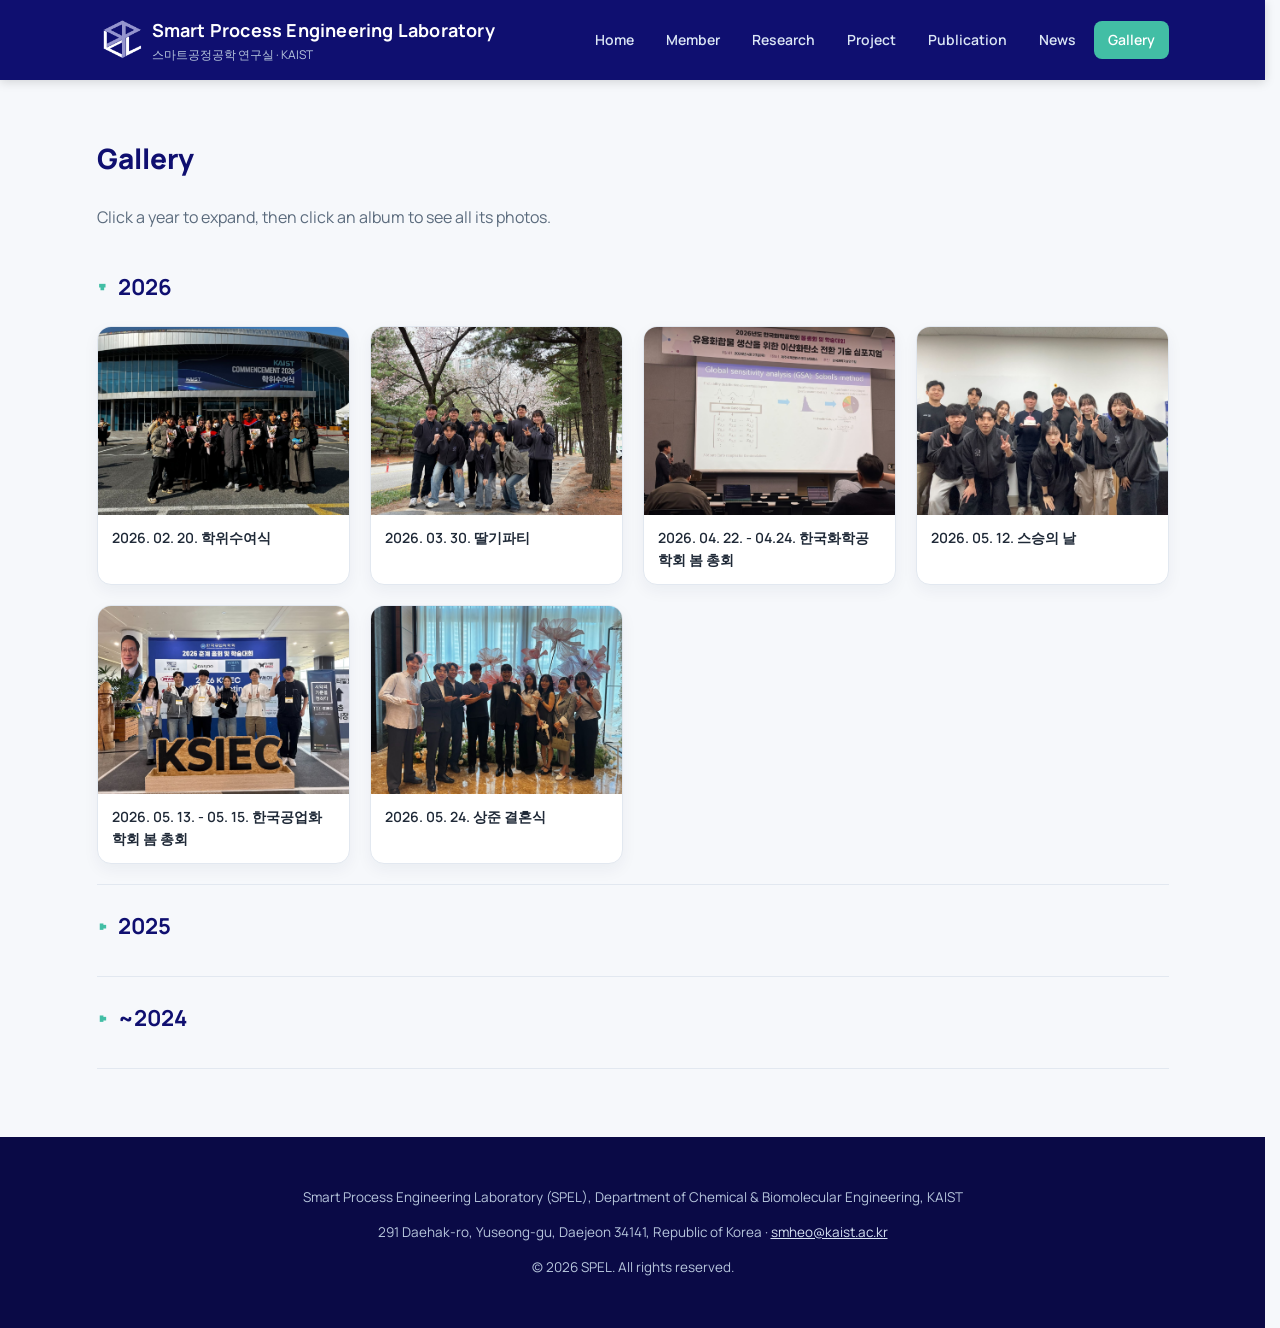
==== gallery.html @ a0f9fd8b "Initial commit: SPEL lab website" ====
<!DOCTYPE html>
<html lang="ko">
<head>
  <meta charset="UTF-8">
  <meta name="viewport" content="width=device-width, initial-scale=1.0">
  <title>Gallery - SPEL, KAIST</title>
  <link rel="stylesheet" href="style.css">
</head>
<body>

  <header>
    <div class="header-inner">
      <a href="index.html" class="brand">
        <img src="images/spel-logo-white.png" alt="SPEL logo" class="brand-logo" onerror="this.style.display='none'">
        <span class="brand-text">
          <span class="brand-en">Smart Process Engineering Laboratory</span>
          <span class="brand-kr">스마트공정공학 연구실 · KAIST</span>
        </span>
      </a>
      <input type="checkbox" id="nav-toggle">
      <label for="nav-toggle" class="nav-toggle-label">☰</label>
      <nav>
        <a href="index.html">Home</a>
        <a href="member.html">Member</a>
        <a href="research.html">Research</a>
        <a href="project.html">Project</a>
        <a href="publication.html">Publication</a>
        <a href="news.html">News</a>
        <a href="gallery.html">Gallery</a>
      </nav>
    </div>
  </header>

  <main>
    <section id="gallery">
      <div class="section-head">
        <h2>Gallery</h2>
      </div>
      <p class="section-intro">Click a year to expand, then click an album to see all its photos.</p>
      <div id="gallery-root"></div>
    </section>
  </main>

  <footer>
    <p>Smart Process Engineering Laboratory (SPEL), Department of Chemical &amp; Biomolecular Engineering, KAIST</p>
    <p>291 Daehak-ro, Yuseong-gu, Daejeon 34141, Republic of Korea · <a href="mailto:smheo@kaist.ac.kr">smheo@kaist.ac.kr</a></p>
    <p>© 2026 SPEL. All rights reserved.</p>
  </footer>

  <script src="script.js"></script>
</body>
</html>
---- style.css ----
@font-face {
  font-family: "Manrope";
  src: url("font/Manrope-VariableFont_wght.ttf") format("truetype");
  font-weight: 200 800;
  font-style: normal;
  font-display: swap;
}

:root {
  --navy: #0F0F70;
  --navy-dark: #0a0a46;
  --blue: #1f5fa8;
  --teal: #42bea5;
  --bg: #f6f8fb;
  --card: #ffffff;
  --border: #e2e8f0;
  --text: #1f2937;
  --muted: #5b6b7d;
  --max-width: 1120px;
}

* {
  box-sizing: border-box;
}

html {
  overflow-y: scroll;
  scrollbar-gutter: stable;
}

body {
  margin: 0;
  min-height: 100vh;
  display: flex;
  flex-direction: column;
  font-family: "Manrope", "Noto Sans KR", Arial, sans-serif;
  color: var(--text);
  background-color: var(--bg);
  line-height: 1.6;
}

a {
  color: var(--blue);
}

/* Header / nav */
header {
  background-color: var(--navy);
  color: white;
  position: sticky;
  top: 0;
  z-index: 100;
  box-shadow: 0 2px 10px rgba(0, 0, 0, 0.15);
}

.header-inner {
  max-width: var(--max-width);
  margin: 0 auto;
  padding: 16px 24px;
  display: flex;
  align-items: center;
  justify-content: space-between;
  gap: 16px;
}

.brand {
  display: flex;
  align-items: center;
  gap: 10px;
  text-decoration: none;
  color: white;
}

.brand-logo {
  height: 40px;
  width: auto;
}

.brand-text {
  display: flex;
  flex-direction: column;
}

.brand .brand-en {
  font-size: 18px;
  font-weight: 700;
  letter-spacing: 0.2px;
}

.brand .brand-kr {
  font-size: 12px;
  color: #b7c6dc;
}

nav {
  display: flex;
  flex-wrap: wrap;
  gap: 4px;
}

nav a {
  text-decoration: none;
  color: #dbe6f5;
  font-weight: 600;
  font-size: 14px;
  padding: 8px 14px;
  border-radius: 8px;
  transition: background-color 0.15s ease, color 0.15s ease;
}

nav a:hover {
  background-color: rgba(255, 255, 255, 0.1);
  color: white;
}

nav a.active {
  background-color: var(--teal);
  color: white;
}

#nav-toggle {
  display: none;
}

.nav-toggle-label {
  display: none;
  color: white;
  font-size: 22px;
  cursor: pointer;
  padding: 4px 8px;
}

/* Hero */
.hero {
  background-image: linear-gradient(135deg, rgba(15, 15, 112, 0.7) 0%, rgba(10, 10, 70, 0.7) 100%), url("images/hero-banner.gif");
  background-size: cover;
  background-position: center;
  background-repeat: no-repeat;
  color: white;
  padding: 72px 24px;
  text-align: center;
}

.hero h1 {
  margin: 0 0 12px 0;
  font-size: 40px;
}

.hero p.subtitle {
  margin: 0 auto;
  max-width: 720px;
  font-size: 17px;
  color: #d6e2f2;
}

.hero .affil {
  margin-top: 18px;
  font-size: 14px;
  color: #9fb6d4;
}

/* Notice banner */
.notice {
  background-color: #fff7e6;
  border-bottom: 1px solid #f2d38a;
  color: #a07902;
  padding: 12px 24px;
  text-align: center;
  font-size: 14px;
  font-weight: 600;
}

.notice a {
  color: #a07a08;
  text-decoration: underline;
}

/* Layout sections */
main {
  flex: 1 0 auto;
  width: 100%;
  max-width: var(--max-width);
  margin: 0 auto;
  padding: 56px 24px;
}

section {
  margin-bottom: 64px;
}

section:last-child {
  margin-bottom: 0;
}

.section-head {
  display: flex;
  align-items: baseline;
  justify-content: space-between;
  margin-bottom: 24px;
  flex-wrap: wrap;
  gap: 8px;
}

.section-head h2 {
  font-size: 28px;
  font-weight: 800;
  margin: 0;
  color: var(--navy);
}

.section-head .see-all {
  font-size: 14px;
  font-weight: 600;
  text-decoration: none;
}

.section-intro {
  color: var(--muted);
  max-width: 800px;
  margin-bottom: 28px;
}

/* Cards / grid */
.grid {
  display: grid;
  grid-template-columns: repeat(auto-fit, minmax(260px, 1fr));
  gap: 20px;
}

.card {
  background-color: var(--card);
  border: 1px solid var(--border);
  border-radius: 14px;
  padding: 22px;
  box-shadow: 0 6px 16px rgba(11, 47, 82, 0.05);
}

.card h3 {
  margin: 0 0 8px 0;
  font-size: 18px;
  color: var(--navy);
}

.card p {
  margin: 0;
  color: var(--muted);
  font-size: 14.5px;
}

.card .tag {
  display: inline-block;
  font-size: 11px;
  font-weight: 700;
  color: var(--teal);
  background-color: #e6f4f1;
  border-radius: 999px;
  padding: 3px 10px;
  margin-bottom: 10px;
}

/* Sub navigation (tabs) */
.subnav {
  display: flex;
  gap: 8px;
  margin-bottom: 32px;
  flex-wrap: wrap;
}

.subnav a {
  text-decoration: none;
  font-size: 14px;
  font-weight: 600;
  color: var(--navy);
  background-color: #eef3fa;
  padding: 8px 16px;
  border-radius: 999px;
  transition: background-color 0.15s ease, color 0.15s ease;
}

.subnav a:hover {
  background-color: #dbe6f5;
}

.subnav a.active {
  background-color: var(--teal);
  color: white;
}

/* Clickable hub cards (e.g. Member overview) */
a.card {
  display: block;
  text-decoration: none;
  transition: transform 0.15s ease, box-shadow 0.15s ease;
}

a.card:hover {
  transform: translateY(-2px);
  box-shadow: 0 10px 22px rgba(11, 47, 82, 0.1);
}

a.card .card-arrow {
  display: inline-block;
  margin-top: 10px;
  font-size: 13px;
  font-weight: 700;
  color: var(--teal);
}

/* Clickable cards that open a popup (e.g. Research areas) */
.card.clickable {
  cursor: pointer;
  transition: transform 0.15s ease, box-shadow 0.15s ease;
}

.card.clickable:hover {
  transform: translateY(-2px);
  box-shadow: 0 10px 22px rgba(11, 47, 82, 0.1);
}

.member-dialog.wide-dialog {
  max-width: 1000px;
  width: 90vw;
  max-height: 90vh;
  overflow-y: auto;
}

.dialog-photo {
  display: block;
  width: 100%;
  height: auto;
  max-height: 70vh;
  border-radius: 12px;
  object-fit: contain;
  margin-bottom: 16px;
  background-color: #ffffff;
}

.dialog-photo-fallback {
  width: 100%;
  aspect-ratio: 16 / 9;
  border-radius: 12px;
  margin-bottom: 16px;
  background-color: #dbe6f5;
  display: flex;
  align-items: center;
  justify-content: center;
  color: var(--navy);
  font-size: 13px;
}

.dialog-photos {
  display: flex;
  flex-direction: column;
  gap: 10px;
  margin-bottom: 16px;
}

.dialog-photos .dialog-photo,
.dialog-photos .dialog-photo-fallback {
  margin-bottom: 0;
}

.dialog-description {
  font-size: 14.5px;
  color: var(--text);
  margin: 8px 0 16px 0;
}

.dialog-focus {
  list-style: none;
  padding: 0;
  margin: 0 0 16px 0;
}

.dialog-focus li {
  font-size: 14px;
  color: var(--text);
  padding: 8px 0;
  border-bottom: 1px dashed var(--border);
}

.dialog-focus li:last-child {
  border-bottom: none;
}

.dialog-focus .focus-label {
  color: var(--teal);
  font-weight: 700;
}

.dialog-members {
  font-size: 13.5px;
  color: var(--muted);
  border-top: 1px solid var(--border);
  padding-top: 12px;
  margin: 0;
}

/* Member groups */
.member-group {
  margin-bottom: 36px;
}

.member-group h3 {
  font-size: 18px;
  color: var(--teal);
  margin-bottom: 14px;
  text-transform: uppercase;
  letter-spacing: 0.5px;
  font-size: 13px;
}

.member-list {
  display: grid;
  grid-template-columns: repeat(auto-fill, minmax(220px, 1fr));
  gap: 14px;
}

.member-item {
  background-color: var(--card);
  border: 1px solid var(--border);
  border-radius: 10px;
  padding: 12px 16px;
  display: flex;
  align-items: center;
  gap: 12px;
}

.member-item.clickable {
  cursor: pointer;
  text-align: left;
  font-family: inherit;
  border: 1px solid var(--border);
  transition: box-shadow 0.15s ease, transform 0.15s ease;
}

.member-item.clickable:hover {
  box-shadow: 0 8px 18px rgba(11, 47, 82, 0.08);
  transform: translateY(-1px);
  border-color: var(--teal);
}

/* Member detail popup */
.member-dialog {
  border: none;
  border-radius: 16px;
  padding: 28px;
  max-width: 380px;
  width: 90%;
  box-shadow: 0 20px 45px rgba(11, 47, 82, 0.25);
}

.member-dialog::backdrop {
  background-color: rgba(8, 31, 56, 0.55);
}

.dialog-close {
  position: absolute;
  top: 14px;
  right: 14px;
  border: none;
  background: none;
  font-size: 18px;
  color: var(--muted);
  cursor: pointer;
  line-height: 1;
  padding: 4px;
}

.dialog-close:hover {
  color: var(--navy);
}

.dialog-avatar,
.dialog-avatar-fallback {
  width: 88px;
  height: 88px;
  border-radius: 50%;
  object-fit: cover;
  display: block;
  margin: 0 auto 16px;
}

.dialog-avatar-fallback {
  background-color: var(--navy);
  color: white;
  display: flex;
  align-items: center;
  justify-content: center;
  font-size: 24px;
  font-weight: 700;
}

.member-dialog h3 {
  margin: 0 0 4px 0;
  text-align: center;
  color: var(--navy);
  font-size: 19px;
}

.dialog-position {
  text-align: center;
  color: var(--teal);
  font-weight: 600;
  font-size: 13.5px;
  margin: 0 0 18px 0;
}

.dialog-edu {
  list-style: none;
  padding: 0;
  margin: 0;
  border-top: 1px solid var(--border);
  padding-top: 14px;
}

.dialog-edu li {
  font-size: 13.5px;
  color: var(--text);
  padding: 5px 0;
}

.avatar,
.avatar-fallback {
  width: 48px;
  height: 48px;
  border-radius: 50%;
  flex-shrink: 0;
  object-fit: cover;
}

.avatar {
  background-color: #dbe6f5;
}

.avatar-fallback {
  background-color: var(--navy);
  color: white;
  display: flex;
  align-items: center;
  justify-content: center;
  font-size: 14px;
  font-weight: 700;
}

.member-item .name {
  font-weight: 700;
  color: var(--text);
}

.member-item .meta {
  font-size: 13px;
  color: var(--muted);
  margin-top: 2px;
}

.professor-banner {
  display: flex;
  gap: 24px;
  flex-wrap: wrap;
  align-items: center;
  margin-bottom: 32px;
}

.professor-photo-lg {
  width: 260px;
  aspect-ratio: 1280 / 1592;
  height: auto;
  border-radius: 12px;
  background-color: #dbe6f5;
  color: var(--navy);
  display: flex;
  align-items: center;
  justify-content: center;
  font-size: 13px;
  text-align: center;
  flex-shrink: 0;
  object-fit: cover;
}

.professor-basic h3 {
  margin: 0 0 4px 0;
  font-size: 24px;
  color: var(--navy);
}

.professor-basic .title {
  color: var(--muted);
  margin-bottom: 10px;
  font-size: 14px;
}

.professor-basic .contact {
  font-size: 14px;
  color: var(--text);
}

.professor-sections {
  display: flex;
  flex-direction: column;
  gap: 20px;
}

.card ul {
  margin: 0;
  padding-left: 20px;
  color: var(--muted);
  font-size: 14.5px;
}

.card ul li {
  margin-bottom: 6px;
}

.card ul li:last-child {
  margin-bottom: 0;
}

/* Publications */
.pub-list {
  list-style: none;
  padding: 0;
  margin: 0;
}

.pub-list li {
  padding: 14px 0;
  border-bottom: 1px solid var(--border);
  font-size: 14.5px;
}

.pub-list li:last-child {
  border-bottom: none;
}

.pub-id {
  font-weight: 700;
  color: var(--teal);
  margin-right: 8px;
}

.pub-note {
  color: var(--muted);
  font-size: 13.5px;
  font-style: italic;
  margin-top: 8px;
}

.pub-link {
  margin-left: 8px;
  font-size: 13px;
  font-weight: 600;
  color: var(--blue);
  text-decoration: none;
  white-space: nowrap;
}

.pub-link:hover {
  text-decoration: underline;
}

.pub-year {
  margin-bottom: 28px;
}

.pub-year h3 {
  font-size: 15px;
  color: var(--navy);
  background-color: #eef3fa;
  display: inline-block;
  padding: 4px 12px;
  border-radius: 999px;
  margin-bottom: 12px;
}

.scholar-bar {
  background-color: #eef3fa;
  border: 1px solid var(--border);
  border-radius: 12px;
  padding: 14px 20px;
  margin-bottom: 32px;
  text-align: center;
  font-weight: 600;
  font-size: 14.5px;
}

.scholar-bar a {
  color: var(--blue);
  text-decoration: none;
}

.scholar-bar a:hover {
  text-decoration: underline;
}

/* News */
.news-month {
  margin-bottom: 28px;
}

.news-month h3 {
  font-size: 15px;
  color: var(--navy);
  background-color: #eef3fa;
  display: inline-block;
  padding: 4px 12px;
  border-radius: 999px;
  margin-bottom: 12px;
}

.news-item {
  display: flex;
  gap: 12px;
  padding: 10px 0;
  border-bottom: 1px dashed var(--border);
  font-size: 14.5px;
}

.news-item:last-child {
  border-bottom: none;
}

.news-date {
  color: var(--muted);
  font-size: 13px;
  white-space: nowrap;
  flex-shrink: 0;
  width: 78px;
}

.news-tag {
  display: inline-block;
  font-size: 11px;
  font-weight: 700;
  padding: 2px 8px;
  border-radius: 999px;
  margin-right: 6px;
  color: white;
}

.tag-논문 { background-color: var(--blue); }
.tag-졸업 { background-color: var(--teal); }
.tag-수상 { background-color: #b8860b; }
.tag-과제 { background-color: #7a4fb5; }
.tag-입학\/진학 { background-color: #4a5a70; }
.tag-기타 { background-color: #6b7280; }

/* Project */
.project-table {
  width: 100%;
  border-collapse: collapse;
  background-color: var(--card);
  border-radius: 12px;
  overflow: hidden;
  box-shadow: 0 6px 16px rgba(11, 47, 82, 0.05);
}

.project-table th,
.project-table td {
  padding: 12px 16px;
  text-align: left;
  font-size: 14px;
  border-bottom: 1px solid var(--border);
}

.project-table th:last-child,
.project-table td:last-child {
  white-space: nowrap;
}

.project-table th {
  background-color: var(--navy);
  color: white;
  font-weight: 600;
}

.project-table tr:last-child td {
  border-bottom: none;
}

.status-pill {
  display: inline-block;
  font-size: 11px;
  font-weight: 700;
  padding: 2px 10px;
  border-radius: 999px;
}

.status-ongoing {
  background-color: #e6f4f1;
  color: var(--teal);
}

.status-completed {
  background-color: #eef1f4;
  color: var(--muted);
}

/* Gallery / generic toggle groups */
.gallery-year,
.toggle-group {
  margin-bottom: 12px;
  border-bottom: 1px solid var(--border);
  padding-bottom: 20px;
}

.gallery-year summary,
.toggle-group summary {
  cursor: pointer;
  list-style: none;
  font-size: 22px;
  font-weight: 700;
  color: var(--navy);
  padding: 12px 0;
  display: flex;
  align-items: center;
  gap: 10px;
}

.gallery-year summary::-webkit-details-marker,
.toggle-group summary::-webkit-details-marker {
  display: none;
}

.gallery-year summary .arrow,
.toggle-group summary .arrow {
  display: inline-block;
  color: var(--teal);
  transition: transform 0.15s ease;
}

.gallery-year[open] summary .arrow,
.toggle-group[open] summary .arrow {
  transform: rotate(90deg);
}

.toggle-group summary.section-title {
  font-size: 28px;
  font-weight: 800;
}

.album-grid {
  display: grid;
  grid-template-columns: repeat(auto-fill, minmax(220px, 1fr));
  gap: 20px;
  margin-top: 8px;
}

.album-card {
  background-color: var(--card);
  border: 1px solid var(--border);
  border-radius: 14px;
  overflow: hidden;
  cursor: pointer;
  box-shadow: 0 6px 16px rgba(11, 47, 82, 0.05);
  transition: transform 0.15s ease, box-shadow 0.15s ease;
}

.album-card:hover {
  transform: translateY(-2px);
  box-shadow: 0 10px 22px rgba(11, 47, 82, 0.1);
}

.album-thumb,
.album-thumb-fallback {
  width: 100%;
  aspect-ratio: 4 / 3;
  object-fit: cover;
  display: block;
  background-color: #dbe6f5;
}

.album-thumb-fallback {
  display: flex;
  align-items: center;
  justify-content: center;
  color: var(--navy);
  font-size: 13px;
  text-align: center;
  padding: 12px;
}

.album-caption {
  padding: 12px 14px;
  font-size: 14px;
  font-weight: 600;
  color: var(--text);
}

/* Footer */
footer {
  padding: 36px 24px;
  text-align: center;
  background-color: var(--navy-dark);
  color: #b7c6dc;
  font-size: 13.5px;
}

footer a {
  color: #d6e2f2;
}

/* Responsive */
@media (max-width: 780px) {
  .header-inner {
    flex-wrap: wrap;
  }
  .nav-toggle-label {
    display: block;
  }
  nav {
    display: none;
    width: 100%;
    flex-direction: column;
    padding-top: 8px;
  }
  #nav-toggle:checked ~ nav {
    display: flex;
  }
  .hero h1 {
    font-size: 30px;
  }
  .professor-banner {
    flex-direction: column;
    text-align: center;
  }
}
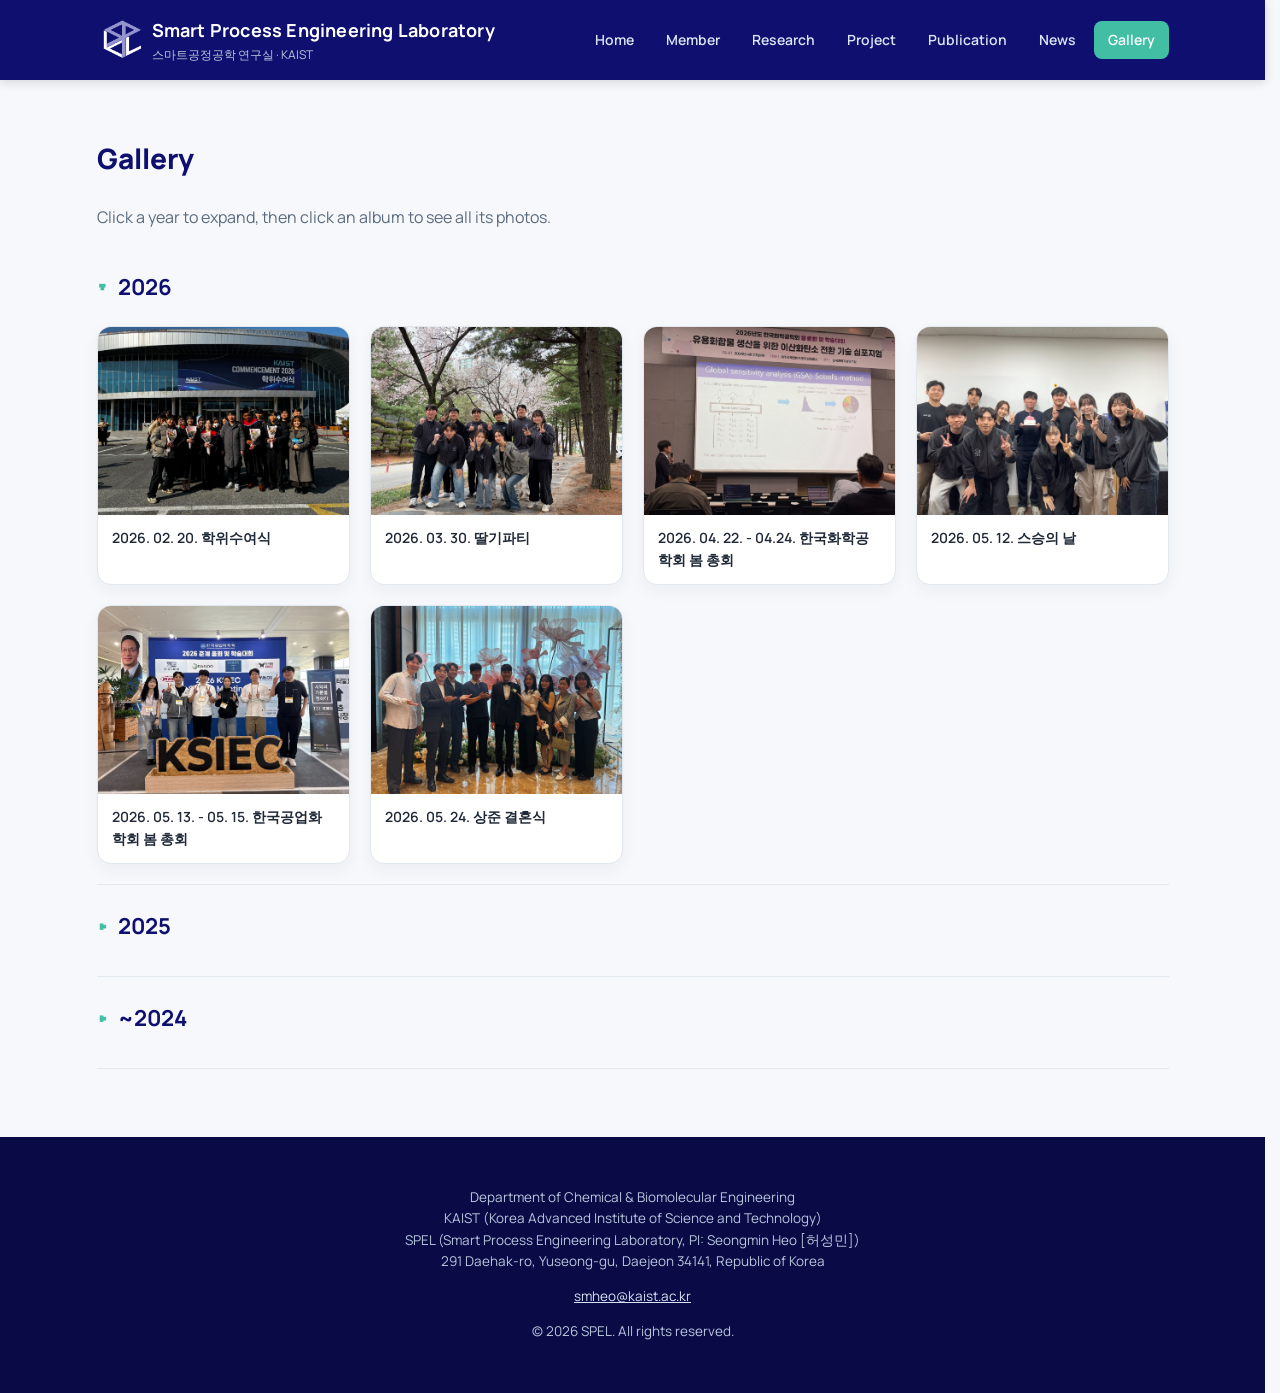
==== commit 3027f84e: "Update footer text across all pages" ====
--- a/gallery.html
+++ b/gallery.html
@@ -42,8 +42,13 @@
   </main>
 
   <footer>
-    <p>Smart Process Engineering Laboratory (SPEL), Department of Chemical &amp; Biomolecular Engineering, KAIST</p>
-    <p>291 Daehak-ro, Yuseong-gu, Daejeon 34141, Republic of Korea · <a href="mailto:smheo@kaist.ac.kr">smheo@kaist.ac.kr</a></p>
+    <p>
+      Department of Chemical &amp; Biomolecular Engineering<br>
+      KAIST (Korea Advanced Institute of Science and Technology)<br>
+      SPEL (Smart Process Engineering Laboratory, PI: Seongmin Heo [허성민])<br>
+      291 Daehak-ro, Yuseong-gu, Daejeon 34141, Republic of Korea
+    </p>
+    <p><a href="mailto:smheo@kaist.ac.kr">smheo@kaist.ac.kr</a></p>
     <p>© 2026 SPEL. All rights reserved.</p>
   </footer>
 
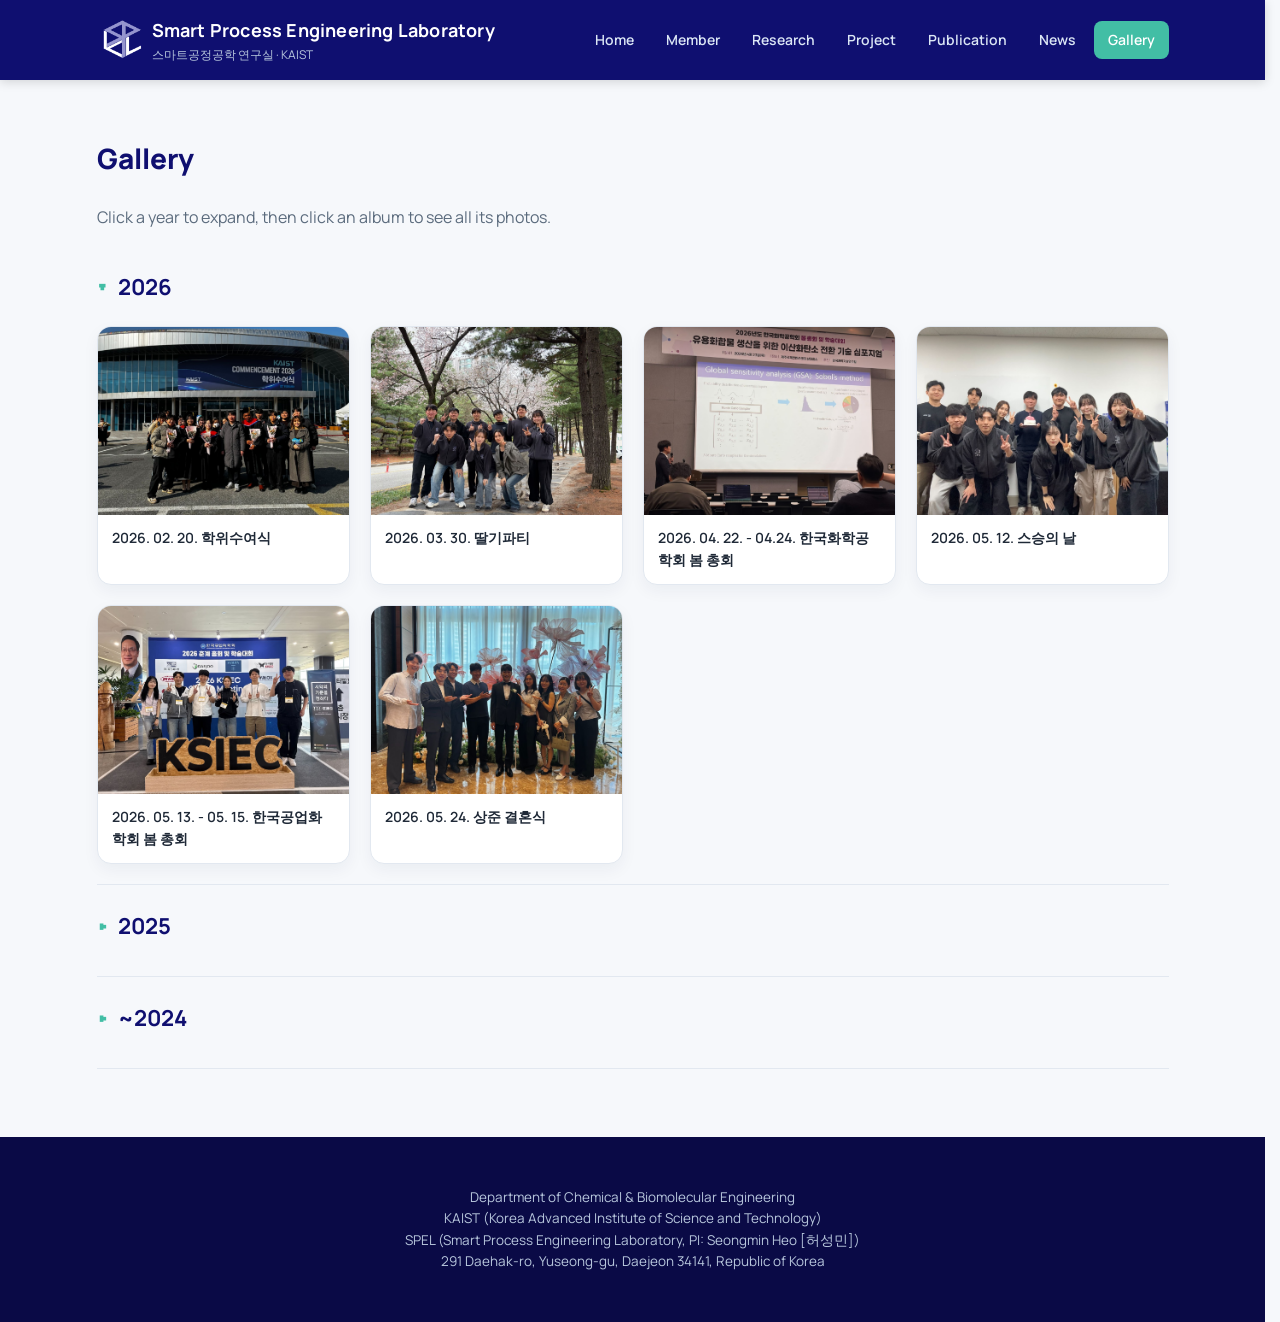
==== commit 84874804: "Remove email and copyright line from footer" ====
--- a/gallery.html
+++ b/gallery.html
@@ -48,8 +48,6 @@
       SPEL (Smart Process Engineering Laboratory, PI: Seongmin Heo [허성민])<br>
       291 Daehak-ro, Yuseong-gu, Daejeon 34141, Republic of Korea
     </p>
-    <p><a href="mailto:smheo@kaist.ac.kr">smheo@kaist.ac.kr</a></p>
-    <p>© 2026 SPEL. All rights reserved.</p>
   </footer>
 
   <script src="script.js"></script>
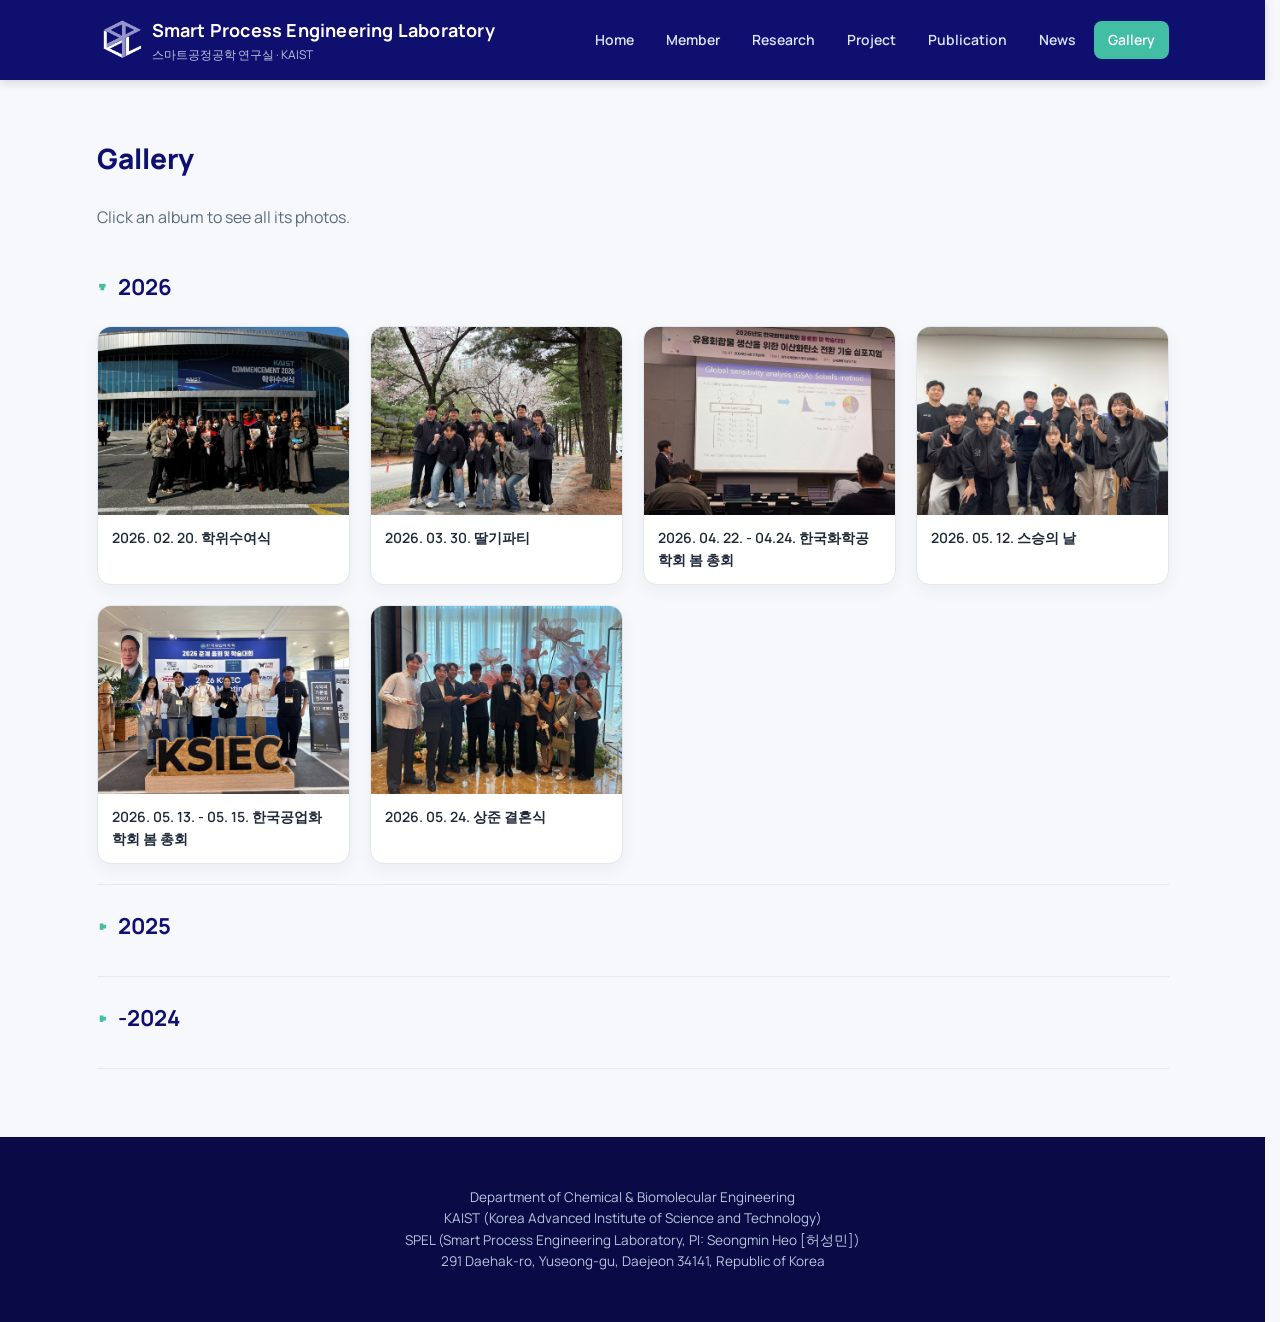
==== commit 27c9b402: "Simplify gallery intro text" ====
--- a/gallery.html
+++ b/gallery.html
@@ -36,7 +36,7 @@
       <div class="section-head">
         <h2>Gallery</h2>
       </div>
-      <p class="section-intro">Click a year to expand, then click an album to see all its photos.</p>
+      <p class="section-intro">Click an album to see all its photos.</p>
       <div id="gallery-root"></div>
     </section>
   </main>
